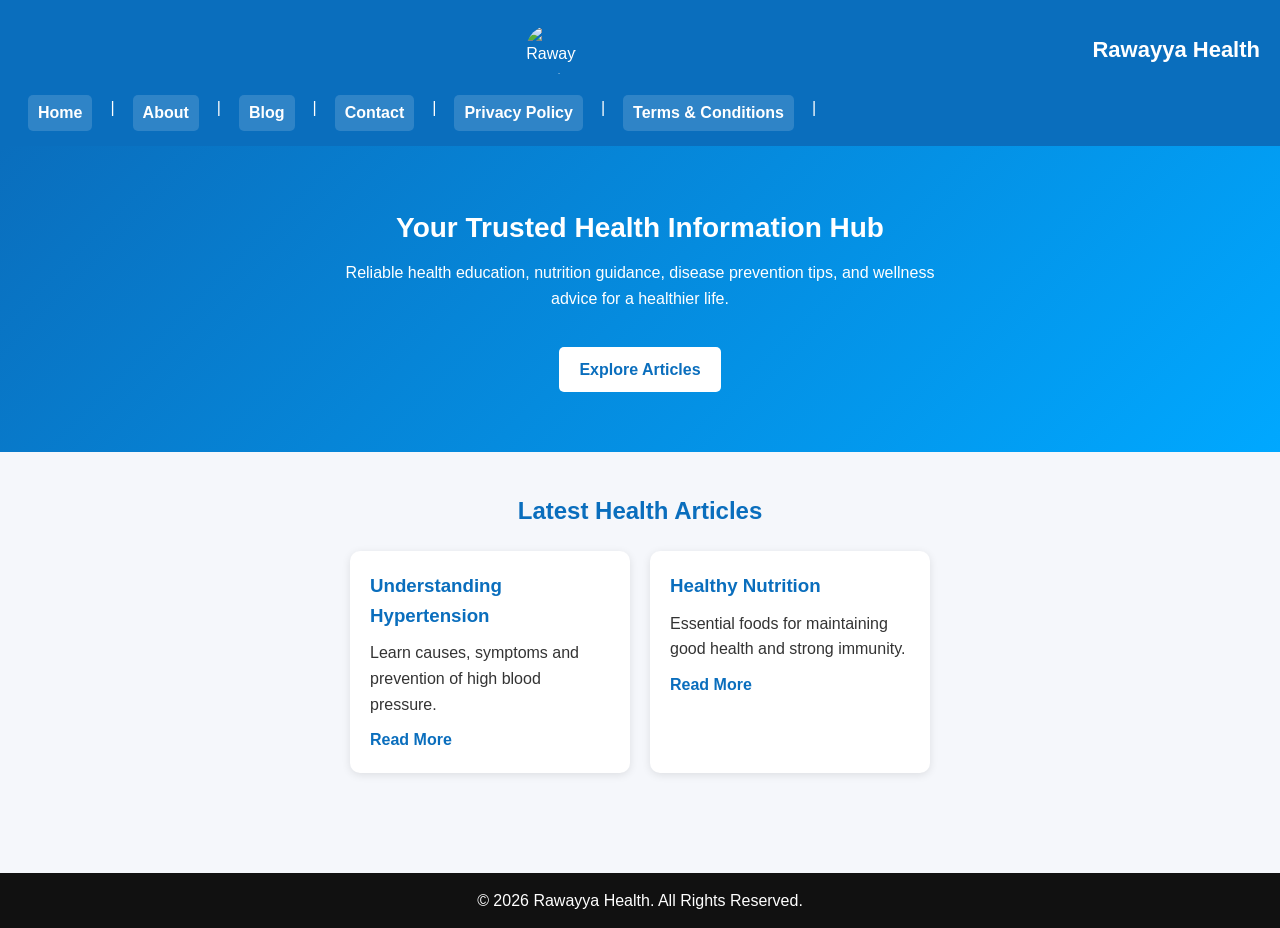
==== index.html @ af542174 "UPLOAD" ====
<!DOCTYPE html>
<html lang="en">

<head>
    <meta charset="UTF-8">
    <meta name="viewport" content="width=device-width, initial-scale=1.0">
    <title>Rawayya Health</title>
    <link rel="stylesheet" href="style.css">
</head>

<body>

    <!-- HEADER -->
    <header class="header">

        <div class="logo-container">
            <img src="images/logos.png" alt="Rawayya Health Logo" class="logo">
            <h1>Rawayya Health</h1>
        </div>

        <!-- NAVIGATION -->
        <nav class="nav">
            <a href="index.html">Home</a>|
            <a href="about.html">About</a>|
            <a href="blog.html">Blog</a>|
            <a href="contact.html">Contact</a>|
            <a href="privacy.html">Privacy Policy</a>|
            <a href="terms.html">Terms & Conditions</a>|

        </nav>

    </header>

    <!-- HERO SECTION -->
    <section class="hero">
        <h2>Your Trusted Health Information Hub</h2>
        <p>
            Reliable health education, nutrition guidance, disease prevention tips,
            and wellness advice for a healthier life.
        </p>
        <a href="blog.html" class="btn">Explore Articles</a>
    </section>

    <!-- FEATURED ARTICLES -->
    <section class="featured">
        <h2>Latest Health Articles</h2>

        <div class="articles">

            <article class="card">
                <h3>Understanding Hypertension</h3>
                <p>Learn causes, symptoms and prevention of high blood pressure.</p>
                <a href="blog.html">Read More</a>
            </article>

            <article class="card">
                <h3>Healthy Nutrition</h3>
                <p>Essential foods for maintaining good health and strong immunity.</p>
                <a href="blog.html">Read More</a>
            </article>

        </div>
    </section>

    <!-- FOOTER -->
    <footer class="footer">
        <p>© 2026 Rawayya Health. All Rights Reserved.</p>
    </footer>

    <script src="script.js"></script>
</body>

</html>
---- style.css ----
* {
    margin: 0;
    padding: 0;
    box-sizing: border-box;
}

body {
    font-family: Arial, sans-serif;
    background: #f5f7fa;
}

header {
    background: #0f766e;
    color: white;
    padding: 20px;
}

nav {
    margin-top: 10px;
}

nav a {
    color: white;
    text-decoration: none;
    margin-right: 20px;
}

.hero {
    text-align: center;
    padding: 80px 20px;
    background: white;
}

.hero h2 {
    font-size: 40px;
    margin-bottom: 20px;
}

.featured {
    padding: 40px;
}

article {
    background: white;
    margin-bottom: 20px;
    padding: 20px;
    border-radius: 10px;
}

footer {
    background: #0f766e;
    color: white;
    text-align: center;
    padding: 20px;
}

.about {
    max-width: 900px;
    margin: 50px auto;
    padding: 20px;
    line-height: 1.8;
    background: #ffffff;
}

.about h2 {
    color: #0d6efd;
    margin-bottom: 20px;
}

.about h3 {
    margin-top: 25px;
    color: #198754;
}

.about ul {
    padding-left: 25px;
}

.about li {
    margin-bottom: 10px;
}

.blog {
    max-width: 900px;
    margin: 50px auto;
    padding: 20px;
    line-height: 1.7;
}

.blog h2 {
    color: #0d6efd;
    margin-bottom: 15px;
}

.blog-post {
    background: #f9f9f9;
    padding: 15px;
    margin-bottom: 20px;
    border-radius: 8px;
    border-left: 5px solid #0d6efd;
}

.blog-post h3 {
    margin-bottom: 10px;
}

.blog-post a {
    display: inline-block;
    margin-top: 10px;
    color: #198754;
    text-decoration: none;
    font-weight: bold;
}

.blog-post a:hover {
    text-decoration: underline;
}

.contact {
    max-width: 900px;
    margin: 50px auto;
    padding: 20px;
    line-height: 1.7;
}

.contact h2 {
    color: #0d6efd;
}

.contact-info {
    background: #f9f9f9;
    padding: 15px;
    margin: 20px 0;
    border-left: 5px solid #198754;
    border-radius: 8px;
}

.contact form {
    background: #ffffff;
    padding: 20px;
    border: 1px solid #ddd;
    border-radius: 8px;
}

.contact input,
.contact textarea {
    width: 100%;
    padding: 10px;
    margin-top: 5px;
    margin-bottom: 15px;
    border: 1px solid #ccc;
    border-radius: 5px;
}

.contact button {
    background: #0d6efd;
    color: white;
    padding: 10px 20px;
    border: none;
    border-radius: 5px;
    cursor: pointer;
}

.contact button:hover {
    background: #084cdf;
}

.policy {
    max-width: 900px;
    margin: 50px auto;
    padding: 20px;
    line-height: 1.8;
}

.policy h2 {
    color: #0d6efd;
}

.policy h3 {
    margin-top: 20px;
    color: #198754;
}

.terms {
    max-width: 900px;
    margin: 50px auto;
    padding: 20px;
    line-height: 1.8;
    background: #ffffff;
}

.terms h2 {
    color: #0d6efd;
    margin-bottom: 15px;
    text-align: center;
}

.terms h3 {
    margin-top: 20px;
    color: #198754;
}

.terms p {
    font-size: 16px;
    color: #333;
}

.logo {
    width: 150px;
    animation: rotate 6s linear infinite;
}

@keyframes rotate {
    from {
        transform: rotate(0deg);
    }

    to {
        transform: rotate(360deg);
    }
}

.logo {
    width: 150px;
    display: block;
    margin: 10px auto;
    animation: float 3s ease-in-out infinite;
}

/* Animation keyframes */
@keyframes float {
    0% {
        transform: translateY(0px);
    }

    50% {
        transform: translateY(-10px);
    }

    100% {
        transform: translateY(0px);
    }
}

/* RESET */
* {
    margin: 0;
    padding: 0;
    box-sizing: border-box;
    font-family: Arial, sans-serif;
}

/* BODY */
body {
    background-color: #f4f8fb;
    color: #333;
    line-height: 1.6;
}

/* HEADER */
.header {
    background: #0b6b5c;
    color: white;
    padding: 15px 20px;
    text-align: center;
}

/* LOGO + TITLE */
.logo-container {
    display: flex;
    align-items: center;
    justify-content: center;
    gap: 10px;
    margin-bottom: 10px;
}

.logo {
    width: 60px;
    height: auto;
    border-radius: 8px;
    animation: float 3s ease-in-out infinite;
}

/* FLOAT ANIMATION */
@keyframes float {
    0% {
        transform: translateY(0);
    }

    50% {
        transform: translateY(-6px);
    }

    100% {
        transform: translateY(0);
    }
}

/* NAVIGATION */
.nav {
    margin-top: 10px;
}

.nav a {
    color: white;
    text-decoration: none;
    margin: 0 8px;
    font-weight: bold;
    transition: 0.3s;
}

.nav a:hover {
    color: #ffdd57;
}

/* HERO SECTION */
.hero {
    background: linear-gradient(to right, #0b6b5c, #14a085);
    color: white;
    padding: 60px 20px;
    text-align: center;
}

.hero h2 {
    font-size: 28px;
    margin-bottom: 10px;
}

.hero p {
    font-size: 16px;
    max-width: 600px;
    margin: auto;
}

/* BUTTON */
.btn {
    display: inline-block;
    margin-top: 15px;
    padding: 10px 20px;
    background: #ffdd57;
    color: #000;
    text-decoration: none;
    border-radius: 5px;
    font-weight: bold;
    transition: 0.3s;
}

.btn:hover {
    background: #ffd000;
}

/* FEATURED SECTION */
.featured {
    padding: 40px 20px;
    text-align: center;
}

.featured h2 {
    margin-bottom: 20px;
}

/* ARTICLE CARDS */
.articles {
    display: flex;
    gap: 20px;
    justify-content: center;
    flex-wrap: wrap;
}

.card {
    background: white;
    padding: 20px;
    width: 280px;
    border-radius: 10px;
    box-shadow: 0 4px 10px rgba(0, 0, 0, 0.1);
    transition: 0.3s;
}

.card:hover {
    transform: translateY(-5px);
}

.card h3 {
    margin-bottom: 10px;
}

.card a {
    display: inline-block;
    margin-top: 10px;
    color: #0b6b5c;
    font-weight: bold;
    text-decoration: none;
}

/* FOOTER */
.footer {
    background: #0b6b5c;
    color: white;
    text-align: center;
    padding: 15px;
    margin-top: 40px;
}

/* RESPONSIVE */
@media (max-width: 768px) {
    .logo-container {
        flex-direction: column;
    }

    .articles {
        flex-direction: column;
        align-items: center;
    }
}

/* RESET */
* {
    margin: 0;
    padding: 0;
    box-sizing: border-box;
    font-family: Arial, sans-serif;
}

/* BODY */
body {
    background: #f5f7fb;
    color: #333;
    line-height: 1.6;
}

/* HEADER */
.header {
    background: #0a6ebd;
    color: white;
    padding: 15px 20px;
}

/* LOGO AREA */
.logo-container {
    display: flex;
    align-items: center;
    gap: 10px;
}

.logo {
    width: 50px;
    height: 50px;
    border-radius: 50%;
}

/* SITE TITLE */
.header h1 {
    font-size: 22px;
}

/* NAVIGATION */
.nav {
    margin-top: 10px;
    display: flex;
    flex-wrap: wrap;
    gap: 10px;
}

.nav a {
    color: white;
    text-decoration: none;
    padding: 5px 10px;
    background: rgba(255, 255, 255, 0.15);
    border-radius: 5px;
    transition: 0.3s;
}

.nav a:hover {
    background: white;
    color: #0a6ebd;
}

/* HERO SECTION */
.hero {
    text-align: center;
    padding: 60px 20px;
    background: linear-gradient(135deg, #0a6ebd, #00a8ff);
    color: white;
}

.hero h2 {
    font-size: 28px;
    margin-bottom: 10px;
}

.hero p {
    max-width: 600px;
    margin: 0 auto 20px;
}

/* BUTTON */
.btn {
    display: inline-block;
    padding: 10px 20px;
    background: white;
    color: #0a6ebd;
    border-radius: 5px;
    text-decoration: none;
    font-weight: bold;
    transition: 0.3s;
}

.btn:hover {
    background: #e6e6e6;
}

/* FEATURED SECTION */
.featured {
    padding: 40px 20px;
    text-align: center;
}

.featured h2 {
    margin-bottom: 20px;
    color: #0a6ebd;
}

/* ARTICLE CARDS */
.articles {
    display: flex;
    gap: 20px;
    justify-content: center;
    flex-wrap: wrap;
}

.card {
    background: white;
    padding: 20px;
    width: 280px;
    border-radius: 10px;
    box-shadow: 0 2px 8px rgba(0, 0, 0, 0.1);
    text-align: left;
}

.card h3 {
    margin-bottom: 10px;
    color: #0a6ebd;
}

.card a {
    display: inline-block;
    margin-top: 10px;
    color: #0a6ebd;
    text-decoration: none;
    font-weight: bold;
}

/* FOOTER */
.footer {
    background: #111;
    color: white;
    text-align: center;
    padding: 15px;
    margin-top: 40px;
}

/* RESPONSIVE */
@media (max-width: 768px) {
    .logo-container {
        flex-direction: column;
        align-items: flex-start;
    }

    .nav {
        flex-direction: column;
    }

    .articles {
        flex-direction: column;
        align-items: center;
    }
}

/* RESET */
* {
    margin: 0;
    padding: 0;
    box-sizing: border-box;
    font-family: Arial, sans-serif;
}

/* BODY */
body {
    background: #f5f7fb;
    color: #333;
    line-height: 1.6;
}

/* HEADER */
.header {
    background: #0a6ebd;
    color: white;
    padding: 15px 20px;
}

/* LOGO AREA */
.logo-container {
    display: flex;
    align-items: center;
    gap: 10px;
}

.logo {
    width: 50px;
    height: 50px;
    border-radius: 50%;
}

/* SITE TITLE */
.header h1 {
    font-size: 22px;
}

/* NAVIGATION */
.nav {
    margin-top: 10px;
    display: flex;
    flex-wrap: wrap;
    gap: 10px;
}

.nav a {
    color: white;
    text-decoration: none;
    padding: 5px 10px;
    background: rgba(255, 255, 255, 0.15);
    border-radius: 5px;
    transition: 0.3s;
}

.nav a:hover {
    background: white;
    color: #0a6ebd;
}

/* HERO SECTION */
.hero {
    text-align: center;
    padding: 60px 20px;
    background: linear-gradient(135deg, #0a6ebd, #00a8ff);
    color: white;
}

.hero h2 {
    font-size: 28px;
    margin-bottom: 10px;
}

.hero p {
    max-width: 600px;
    margin: 0 auto 20px;
}

/* BUTTON */
.btn {
    display: inline-block;
    padding: 10px 20px;
    background: white;
    color: #0a6ebd;
    border-radius: 5px;
    text-decoration: none;
    font-weight: bold;
    transition: 0.3s;
}

.btn:hover {
    background: #e6e6e6;
}

/* FEATURED SECTION */
.featured {
    padding: 40px 20px;
    text-align: center;
}

.featured h2 {
    margin-bottom: 20px;
    color: #0a6ebd;
}

/* ARTICLE CARDS */
.articles {
    display: flex;
    gap: 20px;
    justify-content: center;
    flex-wrap: wrap;
}

.card {
    background: white;
    padding: 20px;
    width: 280px;
    border-radius: 10px;
    box-shadow: 0 2px 8px rgba(0, 0, 0, 0.1);
    text-align: left;
}

.card h3 {
    margin-bottom: 10px;
    color: #0a6ebd;
}

.card a {
    display: inline-block;
    margin-top: 10px;
    color: #0a6ebd;
    text-decoration: none;
    font-weight: bold;
}

/* FOOTER */
.footer {
    background: #111;
    color: white;
    text-align: center;
    padding: 15px;
    margin-top: 40px;
}

/* RESPONSIVE */
@media (max-width: 768px) {
    .logo-container {
        flex-direction: column;
        align-items: flex-start;
    }

    .nav {
        flex-direction: column;
    }

    .articles {
        flex-direction: column;
        align-items: center;
    }
}
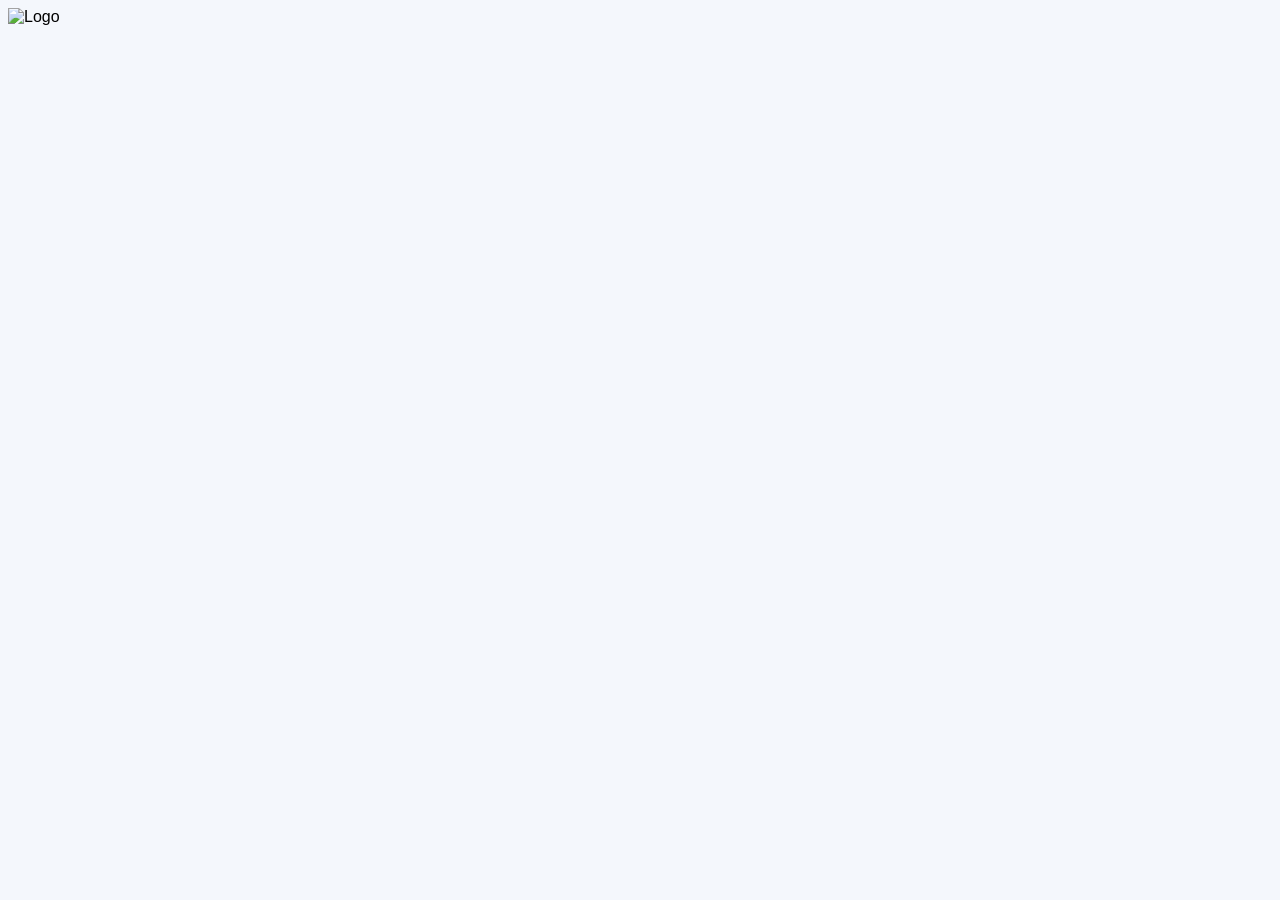
==== commit 596cf764: "Add files via upload" ====
--- a/index.html
+++ b/index.html
@@ -1,73 +1,26 @@
 <!DOCTYPE html>
-<html lang="en">
+<html>
+
+<head>
+    <meta charset="utf-8">
+    <img src="../images/logos.png" alt="Logo">
+    <title>Rawayya Health Admin</title>
+</head>
 
 <head>
     <meta charset="UTF-8">
-    <meta name="viewport" content="width=device-width, initial-scale=1.0">
-    <title>Rawayya Health</title>
-    <link rel="stylesheet" href="style.css">
+    <title>Admin</title>
+
+    <style>
+        body {
+            font-family: Arial, sans-serif;
+            background: #f4f7fc;
+        }
+    </style>
 </head>
 
 <body>
-
-    <!-- HEADER -->
-    <header class="header">
-
-        <div class="logo-container">
-            <img src="images/logos.png" alt="Rawayya Health Logo" class="logo">
-            <h1>Rawayya Health</h1>
-        </div>
-
-        <!-- NAVIGATION -->
-        <nav class="nav">
-            <a href="index.html">Home</a>|
-            <a href="about.html">About</a>|
-            <a href="blog.html">Blog</a>|
-            <a href="contact.html">Contact</a>|
-            <a href="privacy.html">Privacy Policy</a>|
-            <a href="terms.html">Terms & Conditions</a>|
-
-        </nav>
-
-    </header>
-
-    <!-- HERO SECTION -->
-    <section class="hero">
-        <h2>Your Trusted Health Information Hub</h2>
-        <p>
-            Reliable health education, nutrition guidance, disease prevention tips,
-            and wellness advice for a healthier life.
-        </p>
-        <a href="blog.html" class="btn">Explore Articles</a>
-    </section>
-
-    <!-- FEATURED ARTICLES -->
-    <section class="featured">
-        <h2>Latest Health Articles</h2>
-
-        <div class="articles">
-
-            <article class="card">
-                <h3>Understanding Hypertension</h3>
-                <p>Learn causes, symptoms and prevention of high blood pressure.</p>
-                <a href="blog.html">Read More</a>
-            </article>
-
-            <article class="card">
-                <h3>Healthy Nutrition</h3>
-                <p>Essential foods for maintaining good health and strong immunity.</p>
-                <a href="blog.html">Read More</a>
-            </article>
-
-        </div>
-    </section>
-
-    <!-- FOOTER -->
-    <footer class="footer">
-        <p>© 2026 Rawayya Health. All Rights Reserved.</p>
-    </footer>
-
-    <script src="script.js"></script>
+    <script src="https://unpkg.com/decap-cms@^3.0.0/dist/decap-cms.js"></script>
 </body>
 
 </html>
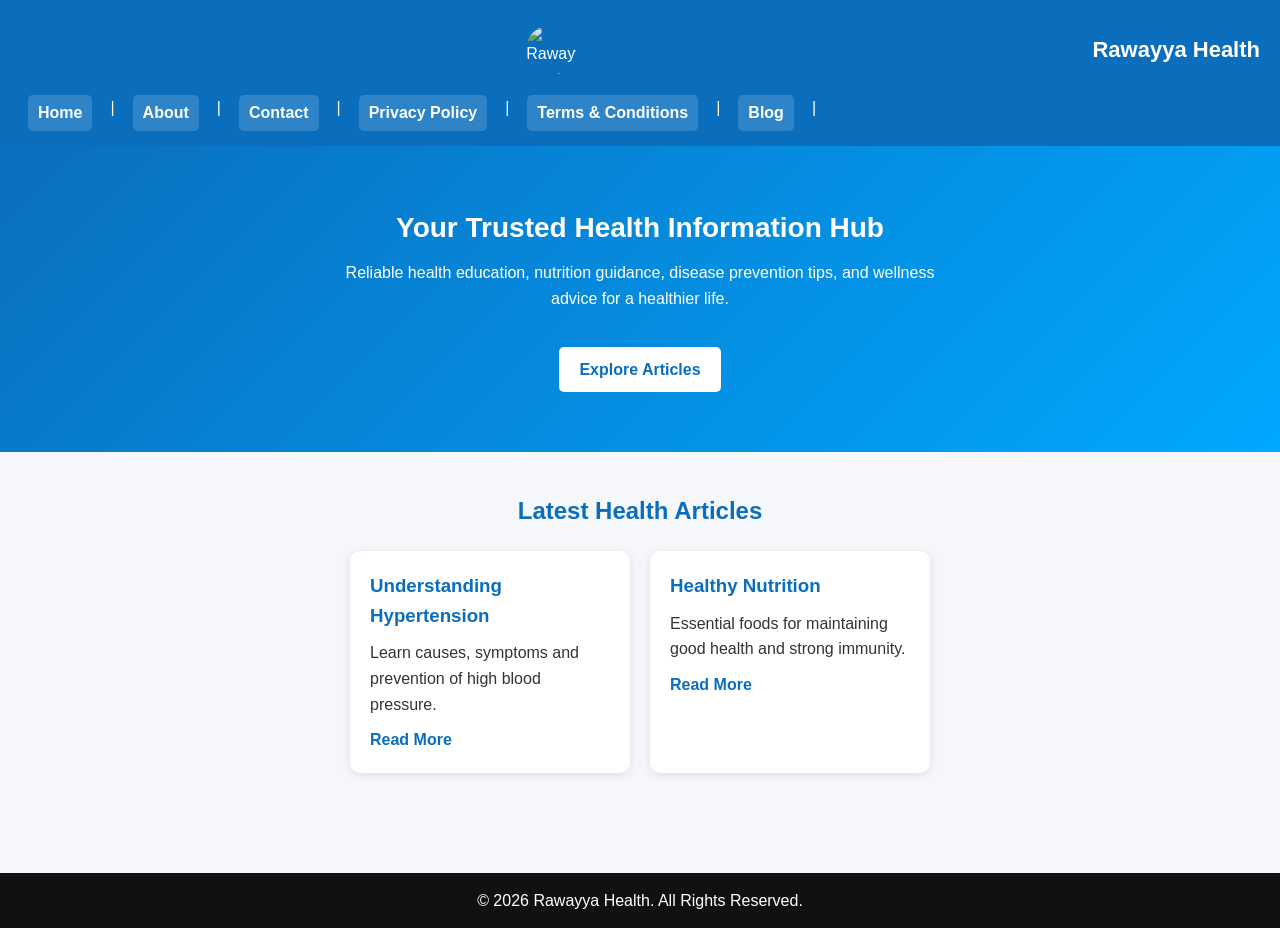
==== commit 0486fce2: "Add files via upload" ====
--- a/index.html
+++ b/index.html
@@ -1,26 +1,73 @@
 <!DOCTYPE html>
-<html>
-
-<head>
-    <meta charset="utf-8">
-    <img src="../images/logos.png" alt="Logo">
-    <title>Rawayya Health Admin</title>
-</head>
+<html lang="en">
 
 <head>
     <meta charset="UTF-8">
-    <title>Admin</title>
-
-    <style>
-        body {
-            font-family: Arial, sans-serif;
-            background: #f4f7fc;
-        }
-    </style>
+    <meta name="viewport" content="width=device-width, initial-scale=1.0">
+    <title>Rawayya Health</title>
+    <link rel="stylesheet" href="style.css">
 </head>
 
 <body>
-    <script src="https://unpkg.com/decap-cms@^3.0.0/dist/decap-cms.js"></script>
+
+    <!-- HEADER -->
+    <header class="header">
+
+        <div class="logo-container">
+            <img src="images/logos.png" alt="Rawayya Health Logo" class="logo">
+            <h1>Rawayya Health</h1>
+        </div>
+
+        <!-- NAVIGATION -->
+        <nav class="nav">
+            <a href="index.html">Home</a>|
+            <a href="about.html">About</a>|
+            <a href="contact.html">Contact</a>|
+            <a href="privacy.html">Privacy Policy</a>|
+            <a href="terms.html">Terms & Conditions</a>|
+            <a href="blog.html">Blog</a>|
+
+        </nav>
+
+    </header>
+
+    <!-- HERO SECTION -->
+    <section class="hero">
+        <h2>Your Trusted Health Information Hub</h2>
+        <p>
+            Reliable health education, nutrition guidance, disease prevention tips,
+            and wellness advice for a healthier life.
+        </p>
+        <a href="blog.html" class="btn">Explore Articles</a>
+    </section>
+
+    <!-- FEATURED ARTICLES -->
+    <section class="featured">
+        <h2>Latest Health Articles</h2>
+
+        <div class="articles">
+
+            <article class="card">
+                <h3>Understanding Hypertension</h3>
+                <p>Learn causes, symptoms and prevention of high blood pressure.</p>
+                <a href="blog.html">Read More</a>
+            </article>
+
+            <article class="card">
+                <h3>Healthy Nutrition</h3>
+                <p>Essential foods for maintaining good health and strong immunity.</p>
+                <a href="blog.html">Read More</a>
+            </article>
+
+        </div>
+    </section>
+
+    <!-- FOOTER -->
+    <footer class="footer">
+        <p>© 2026 Rawayya Health. All Rights Reserved.</p>
+    </footer>
+
+    <script src="script.js"></script>
 </body>
 
 </html>
--- a/style.css
+++ b/style.css
@@ -0,0 +1,819 @@
+* {
+    margin: 0;
+    padding: 0;
+    box-sizing: border-box;
+}
+
+body {
+    font-family: Arial, sans-serif;
+    background: #f5f7fa;
+}
+
+header {
+    background: #0f766e;
+    color: white;
+    padding: 20px;
+}
+
+nav {
+    margin-top: 10px;
+}
+
+nav a {
+    color: white;
+    text-decoration: none;
+    margin-right: 20px;
+}
+
+.hero {
+    text-align: center;
+    padding: 80px 20px;
+    background: white;
+}
+
+.hero h2 {
+    font-size: 40px;
+    margin-bottom: 20px;
+}
+
+.featured {
+    padding: 40px;
+}
+
+article {
+    background: white;
+    margin-bottom: 20px;
+    padding: 20px;
+    border-radius: 10px;
+}
+
+footer {
+    background: #0f766e;
+    color: white;
+    text-align: center;
+    padding: 20px;
+}
+
+.about {
+    max-width: 900px;
+    margin: 50px auto;
+    padding: 20px;
+    line-height: 1.8;
+    background: #ffffff;
+}
+
+.about h2 {
+    color: #0d6efd;
+    margin-bottom: 20px;
+}
+
+.about h3 {
+    margin-top: 25px;
+    color: #198754;
+}
+
+.about ul {
+    padding-left: 25px;
+}
+
+.about li {
+    margin-bottom: 10px;
+}
+
+.blog {
+    max-width: 900px;
+    margin: 50px auto;
+    padding: 20px;
+    line-height: 1.7;
+}
+
+.blog h2 {
+    color: #0d6efd;
+    margin-bottom: 15px;
+}
+
+.blog-post {
+    background: #f9f9f9;
+    padding: 15px;
+    margin-bottom: 20px;
+    border-radius: 8px;
+    border-left: 5px solid #0d6efd;
+}
+
+.blog-post h3 {
+    margin-bottom: 10px;
+}
+
+.blog-post a {
+    display: inline-block;
+    margin-top: 10px;
+    color: #198754;
+    text-decoration: none;
+    font-weight: bold;
+}
+
+.blog-post a:hover {
+    text-decoration: underline;
+}
+
+.contact {
+    max-width: 900px;
+    margin: 50px auto;
+    padding: 20px;
+    line-height: 1.7;
+}
+
+.contact h2 {
+    color: #0d6efd;
+}
+
+.contact-info {
+    background: #f9f9f9;
+    padding: 15px;
+    margin: 20px 0;
+    border-left: 5px solid #198754;
+    border-radius: 8px;
+}
+
+.contact form {
+    background: #ffffff;
+    padding: 20px;
+    border: 1px solid #ddd;
+    border-radius: 8px;
+}
+
+.contact input,
+.contact textarea {
+    width: 100%;
+    padding: 10px;
+    margin-top: 5px;
+    margin-bottom: 15px;
+    border: 1px solid #ccc;
+    border-radius: 5px;
+}
+
+.contact button {
+    background: #0d6efd;
+    color: white;
+    padding: 10px 20px;
+    border: none;
+    border-radius: 5px;
+    cursor: pointer;
+}
+
+.contact button:hover {
+    background: #084cdf;
+}
+
+.policy {
+    max-width: 900px;
+    margin: 50px auto;
+    padding: 20px;
+    line-height: 1.8;
+}
+
+.policy h2 {
+    color: #0d6efd;
+}
+
+.policy h3 {
+    margin-top: 20px;
+    color: #198754;
+}
+
+.terms {
+    max-width: 900px;
+    margin: 50px auto;
+    padding: 20px;
+    line-height: 1.8;
+    background: #ffffff;
+}
+
+.terms h2 {
+    color: #0d6efd;
+    margin-bottom: 15px;
+    text-align: center;
+}
+
+.terms h3 {
+    margin-top: 20px;
+    color: #198754;
+}
+
+.terms p {
+    font-size: 16px;
+    color: #333;
+}
+
+.logo {
+    width: 150px;
+    animation: rotate 6s linear infinite;
+}
+
+@keyframes rotate {
+    from {
+        transform: rotate(0deg);
+    }
+
+    to {
+        transform: rotate(360deg);
+    }
+}
+
+.logo {
+    width: 150px;
+    display: block;
+    margin: 10px auto;
+    animation: float 3s ease-in-out infinite;
+}
+
+/* Animation keyframes */
+@keyframes float {
+    0% {
+        transform: translateY(0px);
+    }
+
+    50% {
+        transform: translateY(-10px);
+    }
+
+    100% {
+        transform: translateY(0px);
+    }
+}
+
+/* RESET */
+* {
+    margin: 0;
+    padding: 0;
+    box-sizing: border-box;
+    font-family: Arial, sans-serif;
+}
+
+/* BODY */
+body {
+    background-color: #f4f8fb;
+    color: #333;
+    line-height: 1.6;
+}
+
+/* HEADER */
+.header {
+    background: #0b6b5c;
+    color: white;
+    padding: 15px 20px;
+    text-align: center;
+}
+
+/* LOGO + TITLE */
+.logo-container {
+    display: flex;
+    align-items: center;
+    justify-content: center;
+    gap: 10px;
+    margin-bottom: 10px;
+}
+
+.logo {
+    width: 60px;
+    height: auto;
+    border-radius: 8px;
+    animation: float 3s ease-in-out infinite;
+}
+
+/* FLOAT ANIMATION */
+@keyframes float {
+    0% {
+        transform: translateY(0);
+    }
+
+    50% {
+        transform: translateY(-6px);
+    }
+
+    100% {
+        transform: translateY(0);
+    }
+}
+
+/* NAVIGATION */
+.nav {
+    margin-top: 10px;
+}
+
+.nav a {
+    color: white;
+    text-decoration: none;
+    margin: 0 8px;
+    font-weight: bold;
+    transition: 0.3s;
+}
+
+.nav a:hover {
+    color: #ffdd57;
+}
+
+/* HERO SECTION */
+.hero {
+    background: linear-gradient(to right, #0b6b5c, #14a085);
+    color: white;
+    padding: 60px 20px;
+    text-align: center;
+}
+
+.hero h2 {
+    font-size: 28px;
+    margin-bottom: 10px;
+}
+
+.hero p {
+    font-size: 16px;
+    max-width: 600px;
+    margin: auto;
+}
+
+/* BUTTON */
+.btn {
+    display: inline-block;
+    margin-top: 15px;
+    padding: 10px 20px;
+    background: #ffdd57;
+    color: #000;
+    text-decoration: none;
+    border-radius: 5px;
+    font-weight: bold;
+    transition: 0.3s;
+}
+
+.btn:hover {
+    background: #ffd000;
+}
+
+/* FEATURED SECTION */
+.featured {
+    padding: 40px 20px;
+    text-align: center;
+}
+
+.featured h2 {
+    margin-bottom: 20px;
+}
+
+/* ARTICLE CARDS */
+.articles {
+    display: flex;
+    gap: 20px;
+    justify-content: center;
+    flex-wrap: wrap;
+}
+
+.card {
+    background: white;
+    padding: 20px;
+    width: 280px;
+    border-radius: 10px;
+    box-shadow: 0 4px 10px rgba(0, 0, 0, 0.1);
+    transition: 0.3s;
+}
+
+.card:hover {
+    transform: translateY(-5px);
+}
+
+.card h3 {
+    margin-bottom: 10px;
+}
+
+.card a {
+    display: inline-block;
+    margin-top: 10px;
+    color: #0b6b5c;
+    font-weight: bold;
+    text-decoration: none;
+}
+
+/* FOOTER */
+.footer {
+    background: #0b6b5c;
+    color: white;
+    text-align: center;
+    padding: 15px;
+    margin-top: 40px;
+}
+
+/* RESPONSIVE */
+@media (max-width: 768px) {
+    .logo-container {
+        flex-direction: column;
+    }
+
+    .articles {
+        flex-direction: column;
+        align-items: center;
+    }
+}
+
+/* RESET */
+* {
+    margin: 0;
+    padding: 0;
+    box-sizing: border-box;
+    font-family: Arial, sans-serif;
+}
+
+/* BODY */
+body {
+    background: #f5f7fb;
+    color: #333;
+    line-height: 1.6;
+}
+
+/* HEADER */
+.header {
+    background: #0a6ebd;
+    color: white;
+    padding: 15px 20px;
+}
+
+/* LOGO AREA */
+.logo-container {
+    display: flex;
+    align-items: center;
+    gap: 10px;
+}
+
+.logo {
+    width: 50px;
+    height: 50px;
+    border-radius: 50%;
+}
+
+/* SITE TITLE */
+.header h1 {
+    font-size: 22px;
+}
+
+/* NAVIGATION */
+.nav {
+    margin-top: 10px;
+    display: flex;
+    flex-wrap: wrap;
+    gap: 10px;
+}
+
+.nav a {
+    color: white;
+    text-decoration: none;
+    padding: 5px 10px;
+    background: rgba(255, 255, 255, 0.15);
+    border-radius: 5px;
+    transition: 0.3s;
+}
+
+.nav a:hover {
+    background: white;
+    color: #0a6ebd;
+}
+
+/* HERO SECTION */
+.hero {
+    text-align: center;
+    padding: 60px 20px;
+    background: linear-gradient(135deg, #0a6ebd, #00a8ff);
+    color: white;
+}
+
+.hero h2 {
+    font-size: 28px;
+    margin-bottom: 10px;
+}
+
+.hero p {
+    max-width: 600px;
+    margin: 0 auto 20px;
+}
+
+/* BUTTON */
+.btn {
+    display: inline-block;
+    padding: 10px 20px;
+    background: white;
+    color: #0a6ebd;
+    border-radius: 5px;
+    text-decoration: none;
+    font-weight: bold;
+    transition: 0.3s;
+}
+
+.btn:hover {
+    background: #e6e6e6;
+}
+
+/* FEATURED SECTION */
+.featured {
+    padding: 40px 20px;
+    text-align: center;
+}
+
+.featured h2 {
+    margin-bottom: 20px;
+    color: #0a6ebd;
+}
+
+/* ARTICLE CARDS */
+.articles {
+    display: flex;
+    gap: 20px;
+    justify-content: center;
+    flex-wrap: wrap;
+}
+
+.card {
+    background: white;
+    padding: 20px;
+    width: 280px;
+    border-radius: 10px;
+    box-shadow: 0 2px 8px rgba(0, 0, 0, 0.1);
+    text-align: left;
+}
+
+.card h3 {
+    margin-bottom: 10px;
+    color: #0a6ebd;
+}
+
+.card a {
+    display: inline-block;
+    margin-top: 10px;
+    color: #0a6ebd;
+    text-decoration: none;
+    font-weight: bold;
+}
+
+/* FOOTER */
+.footer {
+    background: #111;
+    color: white;
+    text-align: center;
+    padding: 15px;
+    margin-top: 40px;
+}
+
+/* RESPONSIVE */
+@media (max-width: 768px) {
+    .logo-container {
+        flex-direction: column;
+        align-items: flex-start;
+    }
+
+    .nav {
+        flex-direction: column;
+    }
+
+    .articles {
+        flex-direction: column;
+        align-items: center;
+    }
+}
+
+/* RESET */
+* {
+    margin: 0;
+    padding: 0;
+    box-sizing: border-box;
+    font-family: Arial, sans-serif;
+}
+
+/* BODY */
+body {
+    background: #f5f7fb;
+    color: #333;
+    line-height: 1.6;
+}
+
+/* HEADER */
+.header {
+    background: #0a6ebd;
+    color: white;
+    padding: 15px 20px;
+}
+
+/* LOGO AREA */
+.logo-container {
+    display: flex;
+    align-items: center;
+    gap: 10px;
+}
+
+.logo {
+    width: 50px;
+    height: 50px;
+    border-radius: 50%;
+}
+
+/* SITE TITLE */
+.header h1 {
+    font-size: 22px;
+}
+
+/* NAVIGATION */
+.nav {
+    margin-top: 10px;
+    display: flex;
+    flex-wrap: wrap;
+    gap: 10px;
+}
+
+.nav a {
+    color: white;
+    text-decoration: none;
+    padding: 5px 10px;
+    background: rgba(255, 255, 255, 0.15);
+    border-radius: 5px;
+    transition: 0.3s;
+}
+
+.nav a:hover {
+    background: white;
+    color: #0a6ebd;
+}
+
+/* HERO SECTION */
+.hero {
+    text-align: center;
+    padding: 60px 20px;
+    background: linear-gradient(135deg, #0a6ebd, #00a8ff);
+    color: white;
+}
+
+.hero h2 {
+    font-size: 28px;
+    margin-bottom: 10px;
+}
+
+.hero p {
+    max-width: 600px;
+    margin: 0 auto 20px;
+}
+
+/* BUTTON */
+.btn {
+    display: inline-block;
+    padding: 10px 20px;
+    background: white;
+    color: #0a6ebd;
+    border-radius: 5px;
+    text-decoration: none;
+    font-weight: bold;
+    transition: 0.3s;
+}
+
+.btn:hover {
+    background: #e6e6e6;
+}
+
+/* FEATURED SECTION */
+.featured {
+    padding: 40px 20px;
+    text-align: center;
+}
+
+.featured h2 {
+    margin-bottom: 20px;
+    color: #0a6ebd;
+}
+
+/* ARTICLE CARDS */
+.articles {
+    display: flex;
+    gap: 20px;
+    justify-content: center;
+    flex-wrap: wrap;
+}
+
+.card {
+    background: white;
+    padding: 20px;
+    width: 280px;
+    border-radius: 10px;
+    box-shadow: 0 2px 8px rgba(0, 0, 0, 0.1);
+    text-align: left;
+}
+
+.card h3 {
+    margin-bottom: 10px;
+    color: #0a6ebd;
+}
+
+.card a {
+    display: inline-block;
+    margin-top: 10px;
+    color: #0a6ebd;
+    text-decoration: none;
+    font-weight: bold;
+}
+
+/* FOOTER */
+.footer {
+    background: #111;
+    color: white;
+    text-align: center;
+    padding: 15px;
+    margin-top: 40px;
+}
+
+/* RESPONSIVE */
+@media (max-width: 768px) {
+    .logo-container {
+        flex-direction: column;
+        align-items: flex-start;
+    }
+
+    .nav {
+        flex-direction: column;
+    }
+
+    .articles {
+        flex-direction: column;
+        align-items: center;
+    }
+}
+
+/* BLOG PAGE */
+.blog-posts {
+    max-width: 1200px;
+    margin: 40px auto;
+    padding: 20px;
+    display: grid;
+    grid-template-columns: repeat(auto-fit, minmax(300px, 1fr));
+    gap: 25px;
+}
+
+.post-card {
+    background: #ffffff;
+    border-radius: 12px;
+    padding: 20px;
+    box-shadow: 0 4px 12px rgba(0, 0, 0, 0.1);
+    transition: transform 0.3s ease, box-shadow 0.3s ease;
+}
+
+.post-card:hover {
+    transform: translateY(-5px);
+    box-shadow: 0 8px 20px rgba(0, 0, 0, 0.15);
+}
+
+.post-card h2 {
+    color: #0d6efd;
+    font-size: 1.4rem;
+    margin-bottom: 10px;
+}
+
+.post-card p {
+    color: #555;
+    line-height: 1.6;
+    margin-bottom: 15px;
+}
+
+.post-card a {
+    display: inline-block;
+    text-decoration: none;
+    background: #0d6efd;
+    color: white;
+    padding: 10px 18px;
+    border-radius: 6px;
+    font-weight: 600;
+    transition: background 0.3s ease;
+}
+
+.post-card a:hover {
+    background: #0b5ed7;
+}
+
+/* BLOG HEADER */
+.blog-header {
+    text-align: center;
+    padding: 60px 20px;
+    background: #f8f9fa;
+}
+
+.blog-header h1 {
+    font-size: 2.5rem;
+    color: #222;
+    margin-bottom: 10px;
+}
+
+.blog-header p {
+    color: #666;
+    font-size: 1.1rem;
+}
+
+/* MOBILE */
+@media (max-width: 768px) {
+    .blog-header h1 {
+        font-size: 2rem;
+    }
+
+    .post-card {
+        padding: 15px;
+    }
+}
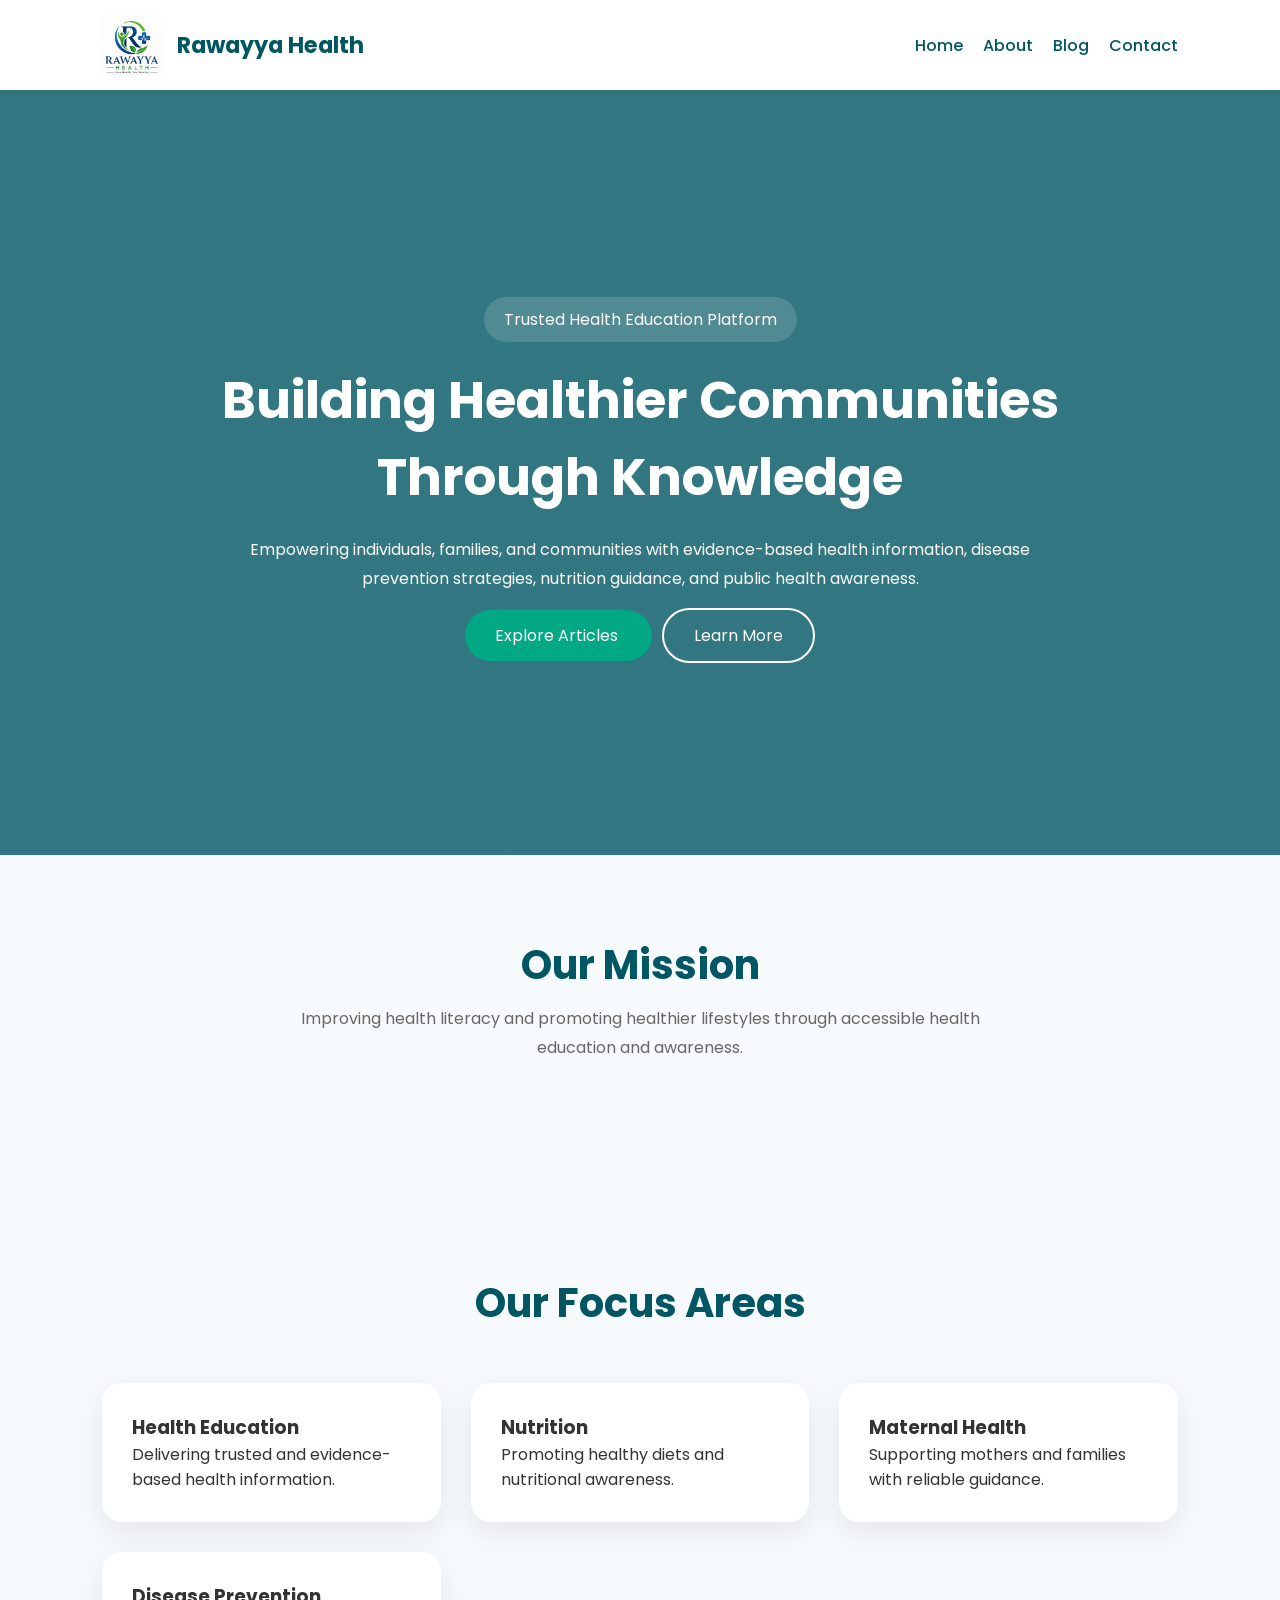
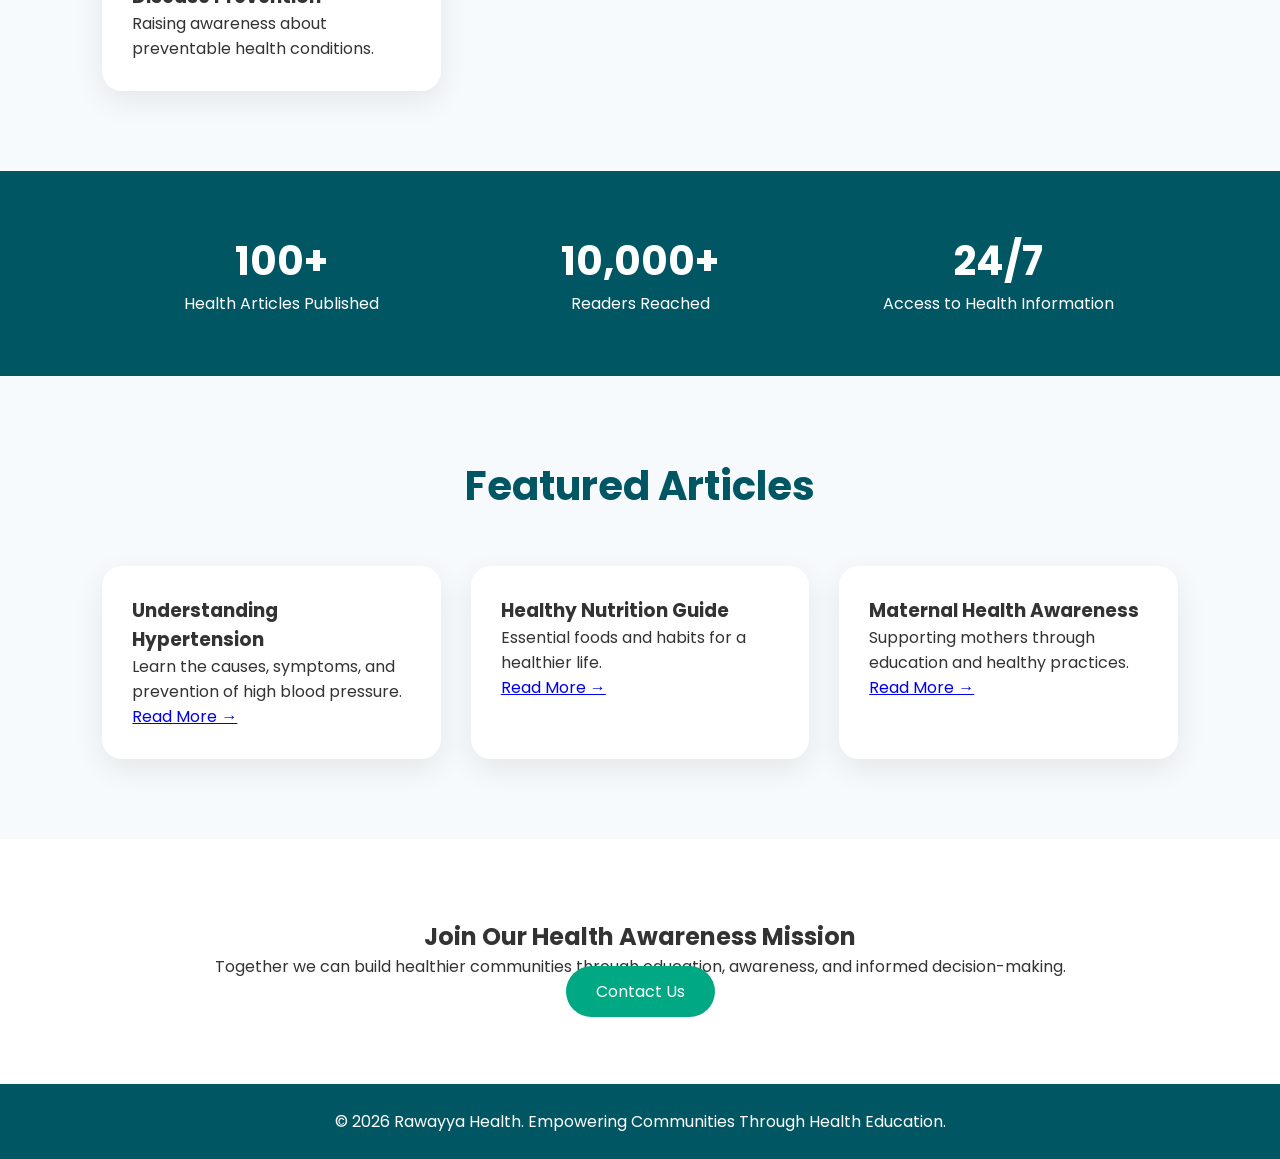
==== commit 4dca9111: "Add files via upload" ====
--- a/index.html
+++ b/index.html
@@ -4,13 +4,18 @@
 <head>
     <meta charset="UTF-8">
     <meta name="viewport" content="width=device-width, initial-scale=1.0">
-    <title>Rawayya Health</title>
+    <title>Rawayya Health | Health Education & Community Awareness</title>
+
     <link rel="stylesheet" href="style.css">
+
+    <link href="https://fonts.googleapis.com/css2?family=Poppins:wght@300;400;500;600;700&display=swap"
+        rel="stylesheet">
 </head>
 
 <body>
 
     <!-- HEADER -->
+
     <header class="header">
 
         <div class="logo-container">
@@ -18,56 +23,191 @@
             <h1>Rawayya Health</h1>
         </div>
 
-        <!-- NAVIGATION -->
         <nav class="nav">
-            <a href="index.html">Home</a>|
-            <a href="about.html">About</a>|
-            <a href="contact.html">Contact</a>|
-            <a href="privacy.html">Privacy Policy</a>|
-            <a href="terms.html">Terms & Conditions</a>|
-            <a href="blog.html">Blog</a>|
-
+            <a href="index.html">Home</a>
+            <a href="pages/about.html">About</a>
+            <a href="pages/blog.html">Blog</a>
+            <a href="pages/contact.html">Contact</a>
         </nav>
 
     </header>
 
-    <!-- HERO SECTION -->
+    <!-- HERO -->
+
     <section class="hero">
-        <h2>Your Trusted Health Information Hub</h2>
-        <p>
-            Reliable health education, nutrition guidance, disease prevention tips,
-            and wellness advice for a healthier life.
-        </p>
-        <a href="blog.html" class="btn">Explore Articles</a>
+
+        <div class="hero-content">
+
+            <span class="hero-badge">
+                Trusted Health Education Platform
+            </span>
+
+            <h2>
+                Building Healthier Communities Through Knowledge
+            </h2>
+
+            <p>
+                Empowering individuals, families, and communities with
+                evidence-based health information, disease prevention
+                strategies, nutrition guidance, and public health awareness.
+            </p>
+
+            <div class="hero-buttons">
+                <a href="pages/blog.html" class="btn-primary">
+                    Explore Articles
+                </a>
+
+                <a href="pages/about.html" class="btn-secondary">
+                    Learn More
+                </a>
+            </div>
+
+        </div>
+
+    </section>
+
+    <!-- MISSION -->
+
+    <section class="mission">
+
+        <div class="section-title">
+            <h2>Our Mission</h2>
+            <p>
+                Improving health literacy and promoting healthier lifestyles
+                through accessible health education and awareness.
+            </p>
+        </div>
+
+    </section>
+
+    <!-- PROGRAMS -->
+
+    <section class="programs">
+
+        <div class="section-title">
+            <h2>Our Focus Areas</h2>
+        </div>
+
+        <div class="program-grid">
+
+            <div class="program-card">
+                <h3>Health Education</h3>
+                <p>
+                    Delivering trusted and evidence-based health information.
+                </p>
+            </div>
+
+            <div class="program-card">
+                <h3>Nutrition</h3>
+                <p>
+                    Promoting healthy diets and nutritional awareness.
+                </p>
+            </div>
+
+            <div class="program-card">
+                <h3>Maternal Health</h3>
+                <p>
+                    Supporting mothers and families with reliable guidance.
+                </p>
+            </div>
+
+            <div class="program-card">
+                <h3>Disease Prevention</h3>
+                <p>
+                    Raising awareness about preventable health conditions.
+                </p>
+            </div>
+
+        </div>
+
+    </section>
+
+    <!-- IMPACT -->
+
+    <section class="impact">
+
+        <div class="impact-box">
+            <h3>100+</h3>
+            <p>Health Articles Published</p>
+        </div>
+
+        <div class="impact-box">
+            <h3>10,000+</h3>
+            <p>Readers Reached</p>
+        </div>
+
+        <div class="impact-box">
+            <h3>24/7</h3>
+            <p>Access to Health Information</p>
+        </div>
+
     </section>
 
     <!-- FEATURED ARTICLES -->
+
     <section class="featured">
-        <h2>Latest Health Articles</h2>
+
+        <div class="section-title">
+            <h2>Featured Articles</h2>
+        </div>
 
         <div class="articles">
 
             <article class="card">
                 <h3>Understanding Hypertension</h3>
-                <p>Learn causes, symptoms and prevention of high blood pressure.</p>
-                <a href="blog.html">Read More</a>
+                <p>
+                    Learn the causes, symptoms, and prevention of high blood pressure.
+                </p>
+                <a href="pages/blog.html">Read More →</a>
             </article>
 
             <article class="card">
-                <h3>Healthy Nutrition</h3>
-                <p>Essential foods for maintaining good health and strong immunity.</p>
-                <a href="blog.html">Read More</a>
+                <h3>Healthy Nutrition Guide</h3>
+                <p>
+                    Essential foods and habits for a healthier life.
+                </p>
+                <a href="pages/blog.html">Read More →</a>
             </article>
 
-        </div>
+            <article class="card">
+                <h3>Maternal Health Awareness</h3>
+                <p>
+                    Supporting mothers through education and healthy practices.
+                </p>
+                <a href="pages/blog.html">Read More →</a>
+            </article>
+
+        </div>
+
+    </section>
+
+    <!-- CALL TO ACTION -->
+
+    <section class="cta">
+
+        <h2>Join Our Health Awareness Mission</h2>
+
+        <p>
+            Together we can build healthier communities through education,
+            awareness, and informed decision-making.
+        </p>
+
+        <a href="pages/contact.html" class="btn-primary">
+            Contact Us
+        </a>
+
     </section>
 
     <!-- FOOTER -->
+
     <footer class="footer">
-        <p>© 2026 Rawayya Health. All Rights Reserved.</p>
+
+        <p>
+            © 2026 Rawayya Health. Empowering Communities Through Health Education.
+        </p>
+
     </footer>
 
-    <script src="script.js"></script>
 </body>
 
 </html>
--- a/style.css
+++ b/style.css
@@ -1,819 +1,735 @@
+/* =====================
+   BLOG HERO
+===================== */
+
+.blog-hero {
+    background: linear-gradient(rgba(0, 86, 98, 0.85),
+            rgba(0, 86, 98, 0.85)),
+        url("https://images.unsplash.com/photo-1576091160399-112ba8d25d1d") center/cover no-repeat;
+
+    min-height: 60vh;
+
+    display: flex;
+    align-items: center;
+    justify-content: center;
+
+    text-align: center;
+
+    padding: 50px 20px;
+}
+
+.blog-hero-content {
+    max-width: 850px;
+    color: white;
+}
+
+.blog-badge {
+    display: inline-block;
+    padding: 10px 20px;
+    background: rgba(255, 255, 255, .2);
+    border-radius: 30px;
+    margin-bottom: 20px;
+    font-size: 14px;
+}
+
+.blog-hero h1 {
+    font-size: 3rem;
+    margin-bottom: 20px;
+    line-height: 1.3;
+}
+
+.blog-hero p {
+    line-height: 1.8;
+    font-size: 1.1rem;
+}
+
+/* =====================
+   BLOG SECTION
+===================== */
+
+.blog-section {
+    padding: 80px 8%;
+    background: #f7fafc;
+}
+
+.section-title {
+    text-align: center;
+    margin-bottom: 60px;
+}
+
+.section-title h2 {
+    color: #005662;
+    font-size: 2.5rem;
+    margin-bottom: 15px;
+}
+
+.section-title p {
+    color: #666;
+    max-width: 700px;
+    margin: auto;
+    line-height: 1.8;
+}
+
+/* =====================
+   BLOG GRID
+===================== */
+
+.blog-grid {
+    display: grid;
+    grid-template-columns: repeat(auto-fit, minmax(320px, 1fr));
+    gap: 30px;
+}
+
+.blog-card {
+    background: #fff;
+    padding: 35px;
+    border-radius: 20px;
+
+    box-shadow: 0 10px 30px rgba(0, 0, 0, .08);
+
+    border-top: 5px solid #00A884;
+
+    transition: .3s;
+}
+
+.blog-card:hover {
+    transform: translateY(-8px);
+}
+
+.card-icon {
+    font-size: 40px;
+    margin-bottom: 20px;
+}
+
+.blog-card h3 {
+    color: #005662;
+    margin-bottom: 15px;
+}
+
+.blog-card p {
+    color: #555;
+    line-height: 1.8;
+    margin-bottom: 20px;
+}
+
+.read-btn {
+    display: inline-block;
+
+    background: #00A884;
+    color: white;
+
+    padding: 12px 22px;
+
+    border-radius: 30px;
+
+    text-decoration: none;
+    font-weight: 600;
+
+    transition: .3s;
+}
+
+.read-btn:hover {
+    background: #005662;
+}
+
+/* =====================
+   MOBILE
+===================== */
+
+@media(max-width:768px) {
+
+    .blog-hero h1 {
+        font-size: 2rem;
+    }
+
+    .blog-hero p {
+        font-size: 1rem;
+    }
+
+    .blog-section {
+        padding: 60px 20px;
+    }
+}
+
+/* ==========================
+   CONTACT HERO
+========================== */
+
+.contact-hero {
+    min-height: 60vh;
+
+    background: linear-gradient(rgba(0, 86, 98, .85),
+            rgba(0, 86, 98, .85)),
+        url("https://images.unsplash.com/photo-1576091160399-112ba8d25d1d") center/cover no-repeat;
+
+    display: flex;
+    align-items: center;
+    justify-content: center;
+
+    text-align: center;
+
+    padding: 50px 20px;
+}
+
+.contact-hero-content {
+    max-width: 850px;
+    color: #fff;
+}
+
+.contact-badge {
+    display: inline-block;
+    padding: 10px 20px;
+    border-radius: 30px;
+    background: rgba(255, 255, 255, .2);
+    margin-bottom: 20px;
+}
+
+.contact-hero h1 {
+    font-size: 3rem;
+    margin-bottom: 20px;
+}
+
+.contact-hero p {
+    line-height: 1.8;
+    font-size: 1.1rem;
+}
+
+/* ==========================
+   CONTACT SECTION
+========================== */
+
+.contact-section {
+    padding: 80px 8%;
+    background: #f7fafc;
+}
+
+.section-title {
+    text-align: center;
+    margin-bottom: 50px;
+}
+
+.section-title h2 {
+    color: #005662;
+    font-size: 2.5rem;
+    margin-bottom: 15px;
+}
+
+.section-title p {
+    color: #666;
+}
+
+/* ==========================
+   CONTACT CARDS
+========================== */
+
+.contact-grid {
+    display: grid;
+    grid-template-columns: repeat(auto-fit, minmax(250px, 1fr));
+    gap: 30px;
+    margin-bottom: 60px;
+}
+
+.contact-card {
+    background: #fff;
+    padding: 35px;
+    text-align: center;
+    border-radius: 20px;
+
+    box-shadow: 0 10px 30px rgba(0, 0, 0, .08);
+
+    border-top: 5px solid #00A884;
+
+    transition: .3s;
+}
+
+.contact-card:hover {
+    transform: translateY(-8px);
+}
+
+.contact-icon {
+    font-size: 40px;
+    margin-bottom: 15px;
+}
+
+.contact-card h3 {
+    color: #005662;
+    margin-bottom: 10px;
+}
+
+.contact-card p {
+    color: #555;
+}
+
+/* ==========================
+   FORM
+========================== */
+
+.contact-form-box {
+    max-width: 800px;
+    margin: auto;
+
+    background: #fff;
+
+    padding: 40px;
+
+    border-radius: 20px;
+
+    box-shadow: 0 10px 30px rgba(0, 0, 0, .08);
+}
+
+.contact-form-box h3 {
+    color: #005662;
+    margin-bottom: 25px;
+    text-align: center;
+}
+
+.contact-form-box input,
+.contact-form-box textarea {
+    width: 100%;
+    padding: 15px;
+
+    border: 1px solid #ddd;
+
+    border-radius: 10px;
+
+    margin-bottom: 20px;
+
+    font-size: 16px;
+}
+
+.contact-form-box input:focus,
+.contact-form-box textarea:focus {
+    outline: none;
+    border-color: #00A884;
+}
+
+.contact-form-box button {
+    width: 100%;
+
+    background: #00A884;
+    color: white;
+
+    border: none;
+
+    padding: 15px;
+
+    border-radius: 10px;
+
+    cursor: pointer;
+
+    font-size: 16px;
+    font-weight: 600;
+
+    transition: .3s;
+}
+
+.contact-form-box button:hover {
+    background: #005662;
+}
+
+/* ==========================
+   MOBILE
+========================== */
+
+@media(max-width:768px) {
+
+    .contact-hero h1 {
+        font-size: 2rem;
+    }
+
+    .contact-section {
+        padding: 60px 20px;
+    }
+
+    .contact-form-box {
+        padding: 25px;
+    }
+
+}
+
+/* ==========================
+   PRIVACY POLICY HERO
+========================== */
+
+.policy-hero {
+    min-height: 50vh;
+
+    background: linear-gradient(rgba(0, 86, 98, .85),
+            rgba(0, 86, 98, .85)),
+        url("https://images.unsplash.com/photo-1454165804606-c3d57bc86b40") center/cover no-repeat;
+
+    display: flex;
+    align-items: center;
+    justify-content: center;
+
+    text-align: center;
+
+    padding: 50px 20px;
+}
+
+.policy-hero-content {
+    max-width: 800px;
+    color: white;
+}
+
+.policy-badge {
+    display: inline-block;
+    padding: 10px 20px;
+    border-radius: 30px;
+    background: rgba(255, 255, 255, .2);
+    margin-bottom: 20px;
+}
+
+.policy-hero h1 {
+    font-size: 3rem;
+    margin-bottom: 20px;
+}
+
+.policy-hero p {
+    line-height: 1.8;
+}
+
+/* ==========================
+   POLICY SECTION
+========================== */
+
+.policy-section {
+    padding: 80px 8%;
+    background: #f7fafc;
+}
+
+.policy-card {
+    background: white;
+
+    padding: 35px;
+
+    margin-bottom: 25px;
+
+    border-radius: 20px;
+
+    box-shadow: 0 10px 30px rgba(0, 0, 0, .08);
+
+    border-left: 5px solid #00A884;
+}
+
+.policy-card h2,
+.policy-card h3 {
+    color: #005662;
+    margin-bottom: 15px;
+}
+
+.policy-card p {
+    color: #555;
+    line-height: 1.8;
+}
+
+/* ==========================
+   MOBILE
+========================== */
+
+@media(max-width:768px) {
+
+    .policy-hero h1 {
+        font-size: 2rem;
+    }
+
+    .policy-section {
+        padding: 60px 20px;
+    }
+
+}
+
+/* ==========================
+   TERMS HERO
+========================== */
+
+.terms-hero {
+    min-height: 50vh;
+
+    background: linear-gradient(rgba(0, 86, 98, .85),
+            rgba(0, 86, 98, .85)),
+        url("https://images.unsplash.com/photo-1450101499163-c8848c66ca85") center/cover no-repeat;
+
+    display: flex;
+    align-items: center;
+    justify-content: center;
+
+    text-align: center;
+
+    padding: 50px 20px;
+}
+
+.terms-hero-content {
+    max-width: 800px;
+    color: #fff;
+}
+
+.terms-badge {
+    display: inline-block;
+    padding: 10px 20px;
+    border-radius: 30px;
+    background: rgba(255, 255, 255, .2);
+    margin-bottom: 20px;
+    font-size: 14px;
+}
+
+.terms-hero h1 {
+    font-size: 3rem;
+    margin-bottom: 20px;
+}
+
+.terms-hero p {
+    line-height: 1.8;
+}
+
+/* ==========================
+   TERMS SECTION
+========================== */
+
+.terms-section {
+    padding: 80px 8%;
+    background: #f7fafc;
+}
+
+.terms-card {
+    background: #fff;
+
+    padding: 35px;
+
+    margin-bottom: 25px;
+
+    border-radius: 20px;
+
+    box-shadow: 0 10px 30px rgba(0, 0, 0, .08);
+
+    border-left: 5px solid #00A884;
+}
+
+.terms-card h2,
+.terms-card h3 {
+    color: #005662;
+    margin-bottom: 15px;
+}
+
+.terms-card p {
+    color: #555;
+    line-height: 1.8;
+}
+
+/* ==========================
+   LAST UPDATED
+========================== */
+
+.last-updated {
+    text-align: center;
+    background: #fff;
+    padding: 20px;
+    color: #666;
+    border-bottom: 1px solid #eee;
+}
+
+/* ==========================
+   MOBILE
+========================== */
+
+@media(max-width:768px) {
+
+    .terms-hero h1 {
+        font-size: 2rem;
+    }
+
+    .terms-section {
+        padding: 60px 20px;
+    }
+
+}
+
+:root {
+    --primary: #005662;
+    --secondary: #00A884;
+    --accent: #FFC857;
+    --light: #F7FAFC;
+    --text: #333;
+}
+
 * {
     margin: 0;
     padding: 0;
     box-sizing: border-box;
+    font-family: 'Poppins', sans-serif;
 }
 
 body {
-    font-family: Arial, sans-serif;
-    background: #f5f7fa;
-}
-
-header {
-    background: #0f766e;
-    color: white;
-    padding: 20px;
-}
-
-nav {
-    margin-top: 10px;
-}
-
-nav a {
-    color: white;
-    text-decoration: none;
-    margin-right: 20px;
-}
-
-.hero {
-    text-align: center;
-    padding: 80px 20px;
+    background: var(--light);
+    color: var(--text);
+}
+
+/* HEADER */
+
+.header {
     background: white;
-}
-
-.hero h2 {
-    font-size: 40px;
-    margin-bottom: 20px;
-}
-
-.featured {
-    padding: 40px;
-}
-
-article {
-    background: white;
-    margin-bottom: 20px;
-    padding: 20px;
-    border-radius: 10px;
-}
-
-footer {
-    background: #0f766e;
-    color: white;
-    text-align: center;
-    padding: 20px;
-}
-
-.about {
-    max-width: 900px;
-    margin: 50px auto;
-    padding: 20px;
-    line-height: 1.8;
-    background: #ffffff;
-}
-
-.about h2 {
-    color: #0d6efd;
-    margin-bottom: 20px;
-}
-
-.about h3 {
-    margin-top: 25px;
-    color: #198754;
-}
-
-.about ul {
-    padding-left: 25px;
-}
-
-.about li {
-    margin-bottom: 10px;
-}
-
-.blog {
-    max-width: 900px;
-    margin: 50px auto;
-    padding: 20px;
-    line-height: 1.7;
-}
-
-.blog h2 {
-    color: #0d6efd;
-    margin-bottom: 15px;
-}
-
-.blog-post {
-    background: #f9f9f9;
-    padding: 15px;
-    margin-bottom: 20px;
-    border-radius: 8px;
-    border-left: 5px solid #0d6efd;
-}
-
-.blog-post h3 {
-    margin-bottom: 10px;
-}
-
-.blog-post a {
-    display: inline-block;
-    margin-top: 10px;
-    color: #198754;
-    text-decoration: none;
-    font-weight: bold;
-}
-
-.blog-post a:hover {
-    text-decoration: underline;
-}
-
-.contact {
-    max-width: 900px;
-    margin: 50px auto;
-    padding: 20px;
-    line-height: 1.7;
-}
-
-.contact h2 {
-    color: #0d6efd;
-}
-
-.contact-info {
-    background: #f9f9f9;
-    padding: 15px;
-    margin: 20px 0;
-    border-left: 5px solid #198754;
-    border-radius: 8px;
-}
-
-.contact form {
-    background: #ffffff;
-    padding: 20px;
-    border: 1px solid #ddd;
-    border-radius: 8px;
-}
-
-.contact input,
-.contact textarea {
-    width: 100%;
-    padding: 10px;
-    margin-top: 5px;
-    margin-bottom: 15px;
-    border: 1px solid #ccc;
-    border-radius: 5px;
-}
-
-.contact button {
-    background: #0d6efd;
-    color: white;
-    padding: 10px 20px;
-    border: none;
-    border-radius: 5px;
-    cursor: pointer;
-}
-
-.contact button:hover {
-    background: #084cdf;
-}
-
-.policy {
-    max-width: 900px;
-    margin: 50px auto;
-    padding: 20px;
-    line-height: 1.8;
-}
-
-.policy h2 {
-    color: #0d6efd;
-}
-
-.policy h3 {
-    margin-top: 20px;
-    color: #198754;
-}
-
-.terms {
-    max-width: 900px;
-    margin: 50px auto;
-    padding: 20px;
-    line-height: 1.8;
-    background: #ffffff;
-}
-
-.terms h2 {
-    color: #0d6efd;
-    margin-bottom: 15px;
-    text-align: center;
-}
-
-.terms h3 {
-    margin-top: 20px;
-    color: #198754;
-}
-
-.terms p {
-    font-size: 16px;
-    color: #333;
+    padding: 15px 8%;
+    display: flex;
+    justify-content: space-between;
+    align-items: center;
+    box-shadow: 0 2px 10px rgba(0, 0, 0, .05);
+    position: sticky;
+    top: 0;
+    z-index: 1000;
 }
 
 .logo {
-    width: 150px;
-    animation: rotate 6s linear infinite;
-}
-
-@keyframes rotate {
-    from {
-        transform: rotate(0deg);
-    }
-
-    to {
-        transform: rotate(360deg);
-    }
-}
-
-.logo {
-    width: 150px;
-    display: block;
-    margin: 10px auto;
-    animation: float 3s ease-in-out infinite;
-}
-
-/* Animation keyframes */
-@keyframes float {
-    0% {
-        transform: translateY(0px);
-    }
-
-    50% {
-        transform: translateY(-10px);
-    }
-
-    100% {
-        transform: translateY(0px);
-    }
-}
-
-/* RESET */
-* {
-    margin: 0;
-    padding: 0;
-    box-sizing: border-box;
-    font-family: Arial, sans-serif;
-}
-
-/* BODY */
-body {
-    background-color: #f4f8fb;
-    color: #333;
-    line-height: 1.6;
-}
-
-/* HEADER */
-.header {
-    background: #0b6b5c;
-    color: white;
-    padding: 15px 20px;
-    text-align: center;
-}
-
-/* LOGO + TITLE */
+    width: 60px;
+}
+
 .logo-container {
     display: flex;
     align-items: center;
-    justify-content: center;
-    gap: 10px;
-    margin-bottom: 10px;
-}
-
-.logo {
-    width: 60px;
-    height: auto;
-    border-radius: 8px;
-    animation: float 3s ease-in-out infinite;
-}
-
-/* FLOAT ANIMATION */
-@keyframes float {
-    0% {
-        transform: translateY(0);
-    }
-
-    50% {
-        transform: translateY(-6px);
-    }
-
-    100% {
-        transform: translateY(0);
-    }
-}
-
-/* NAVIGATION */
+    gap: 15px;
+}
+
+.logo-container h1 {
+    color: var(--primary);
+    font-size: 1.4rem;
+}
+
 .nav {
-    margin-top: 10px;
-}
-
-.nav a {
-    color: white;
-    text-decoration: none;
-    margin: 0 8px;
-    font-weight: bold;
-    transition: 0.3s;
-}
-
-.nav a:hover {
-    color: #ffdd57;
-}
-
-/* HERO SECTION */
-.hero {
-    background: linear-gradient(to right, #0b6b5c, #14a085);
-    color: white;
-    padding: 60px 20px;
-    text-align: center;
-}
-
-.hero h2 {
-    font-size: 28px;
-    margin-bottom: 10px;
-}
-
-.hero p {
-    font-size: 16px;
-    max-width: 600px;
-    margin: auto;
-}
-
-/* BUTTON */
-.btn {
-    display: inline-block;
-    margin-top: 15px;
-    padding: 10px 20px;
-    background: #ffdd57;
-    color: #000;
-    text-decoration: none;
-    border-radius: 5px;
-    font-weight: bold;
-    transition: 0.3s;
-}
-
-.btn:hover {
-    background: #ffd000;
-}
-
-/* FEATURED SECTION */
-.featured {
-    padding: 40px 20px;
-    text-align: center;
-}
-
-.featured h2 {
-    margin-bottom: 20px;
-}
-
-/* ARTICLE CARDS */
-.articles {
     display: flex;
     gap: 20px;
+}
+
+.nav a {
+    text-decoration: none;
+    color: var(--primary);
+    font-weight: 500;
+}
+
+/* HERO */
+
+.hero {
+    min-height: 85vh;
+
+    background:
+        linear-gradient(rgba(0, 86, 98, .8),
+            rgba(0, 86, 98, .8)),
+        url('images/health-hero.jpg');
+
+    background-size: cover;
+    background-position: center;
+
+    display: flex;
     justify-content: center;
-    flex-wrap: wrap;
-}
-
+    align-items: center;
+
+    text-align: center;
+    color: white;
+    padding: 20px;
+}
+
+.hero-content {
+    max-width: 850px;
+}
+
+.hero-badge {
+    display: inline-block;
+    background: rgba(255, 255, 255, .15);
+    padding: 10px 20px;
+    border-radius: 30px;
+    margin-bottom: 20px;
+}
+
+.hero h2 {
+    font-size: 3.2rem;
+    margin-bottom: 20px;
+}
+
+.hero p {
+    line-height: 1.8;
+    margin-bottom: 30px;
+}
+
+.btn-primary {
+    background: var(--secondary);
+    color: white;
+    text-decoration: none;
+    padding: 14px 30px;
+    border-radius: 30px;
+}
+
+.btn-secondary {
+    border: 2px solid white;
+    color: white;
+    text-decoration: none;
+    padding: 14px 30px;
+    border-radius: 30px;
+    margin-left: 10px;
+}
+
+/* SECTIONS */
+
+.section-title {
+    text-align: center;
+    margin-bottom: 50px;
+}
+
+.section-title h2 {
+    color: var(--primary);
+    margin-bottom: 10px;
+}
+
+.mission,
+.programs,
+.featured,
+.cta {
+    padding: 80px 8%;
+}
+
+/* CARDS */
+
+.program-grid,
+.articles {
+    display: grid;
+    grid-template-columns: repeat(auto-fit, minmax(250px, 1fr));
+    gap: 30px;
+}
+
+.program-card,
 .card {
     background: white;
-    padding: 20px;
-    width: 280px;
-    border-radius: 10px;
-    box-shadow: 0 4px 10px rgba(0, 0, 0, 0.1);
-    transition: 0.3s;
-}
-
-.card:hover {
-    transform: translateY(-5px);
-}
-
-.card h3 {
-    margin-bottom: 10px;
-}
-
-.card a {
-    display: inline-block;
-    margin-top: 10px;
-    color: #0b6b5c;
-    font-weight: bold;
-    text-decoration: none;
+    padding: 30px;
+    border-radius: 20px;
+    box-shadow: 0 10px 30px rgba(0, 0, 0, .08);
+}
+
+/* IMPACT */
+
+.impact {
+    background: var(--primary);
+    color: white;
+
+    display: grid;
+    grid-template-columns: repeat(3, 1fr);
+
+    text-align: center;
+    padding: 60px 8%;
+}
+
+.impact-box h3 {
+    font-size: 2.5rem;
+}
+
+/* CTA */
+
+.cta {
+    text-align: center;
+    background: white;
 }
 
 /* FOOTER */
+
 .footer {
-    background: #0b6b5c;
-    color: white;
-    text-align: center;
-    padding: 15px;
-    margin-top: 40px;
-}
-
-/* RESPONSIVE */
-@media (max-width: 768px) {
-    .logo-container {
-        flex-direction: column;
-    }
-
-    .articles {
-        flex-direction: column;
-        align-items: center;
-    }
-}
-
-/* RESET */
-* {
-    margin: 0;
-    padding: 0;
-    box-sizing: border-box;
-    font-family: Arial, sans-serif;
-}
-
-/* BODY */
-body {
-    background: #f5f7fb;
-    color: #333;
-    line-height: 1.6;
-}
-
-/* HEADER */
-.header {
-    background: #0a6ebd;
-    color: white;
-    padding: 15px 20px;
-}
-
-/* LOGO AREA */
-.logo-container {
-    display: flex;
-    align-items: center;
-    gap: 10px;
-}
-
-.logo {
-    width: 50px;
-    height: 50px;
-    border-radius: 50%;
-}
-
-/* SITE TITLE */
-.header h1 {
-    font-size: 22px;
-}
-
-/* NAVIGATION */
-.nav {
-    margin-top: 10px;
-    display: flex;
-    flex-wrap: wrap;
-    gap: 10px;
-}
-
-.nav a {
-    color: white;
-    text-decoration: none;
-    padding: 5px 10px;
-    background: rgba(255, 255, 255, 0.15);
-    border-radius: 5px;
-    transition: 0.3s;
-}
-
-.nav a:hover {
-    background: white;
-    color: #0a6ebd;
-}
-
-/* HERO SECTION */
-.hero {
-    text-align: center;
-    padding: 60px 20px;
-    background: linear-gradient(135deg, #0a6ebd, #00a8ff);
-    color: white;
-}
-
-.hero h2 {
-    font-size: 28px;
-    margin-bottom: 10px;
-}
-
-.hero p {
-    max-width: 600px;
-    margin: 0 auto 20px;
-}
-
-/* BUTTON */
-.btn {
-    display: inline-block;
-    padding: 10px 20px;
-    background: white;
-    color: #0a6ebd;
-    border-radius: 5px;
-    text-decoration: none;
-    font-weight: bold;
-    transition: 0.3s;
-}
-
-.btn:hover {
-    background: #e6e6e6;
-}
-
-/* FEATURED SECTION */
-.featured {
-    padding: 40px 20px;
-    text-align: center;
-}
-
-.featured h2 {
-    margin-bottom: 20px;
-    color: #0a6ebd;
-}
-
-/* ARTICLE CARDS */
-.articles {
-    display: flex;
-    gap: 20px;
-    justify-content: center;
-    flex-wrap: wrap;
-}
-
-.card {
-    background: white;
-    padding: 20px;
-    width: 280px;
-    border-radius: 10px;
-    box-shadow: 0 2px 8px rgba(0, 0, 0, 0.1);
-    text-align: left;
-}
-
-.card h3 {
-    margin-bottom: 10px;
-    color: #0a6ebd;
-}
-
-.card a {
-    display: inline-block;
-    margin-top: 10px;
-    color: #0a6ebd;
-    text-decoration: none;
-    font-weight: bold;
-}
-
-/* FOOTER */
-.footer {
-    background: #111;
-    color: white;
-    text-align: center;
-    padding: 15px;
-    margin-top: 40px;
-}
-
-/* RESPONSIVE */
-@media (max-width: 768px) {
-    .logo-container {
-        flex-direction: column;
-        align-items: flex-start;
-    }
-
-    .nav {
-        flex-direction: column;
-    }
-
-    .articles {
-        flex-direction: column;
-        align-items: center;
-    }
-}
-
-/* RESET */
-* {
-    margin: 0;
-    padding: 0;
-    box-sizing: border-box;
-    font-family: Arial, sans-serif;
-}
-
-/* BODY */
-body {
-    background: #f5f7fb;
-    color: #333;
-    line-height: 1.6;
-}
-
-/* HEADER */
-.header {
-    background: #0a6ebd;
-    color: white;
-    padding: 15px 20px;
-}
-
-/* LOGO AREA */
-.logo-container {
-    display: flex;
-    align-items: center;
-    gap: 10px;
-}
-
-.logo {
-    width: 50px;
-    height: 50px;
-    border-radius: 50%;
-}
-
-/* SITE TITLE */
-.header h1 {
-    font-size: 22px;
-}
-
-/* NAVIGATION */
-.nav {
-    margin-top: 10px;
-    display: flex;
-    flex-wrap: wrap;
-    gap: 10px;
-}
-
-.nav a {
-    color: white;
-    text-decoration: none;
-    padding: 5px 10px;
-    background: rgba(255, 255, 255, 0.15);
-    border-radius: 5px;
-    transition: 0.3s;
-}
-
-.nav a:hover {
-    background: white;
-    color: #0a6ebd;
-}
-
-/* HERO SECTION */
-.hero {
-    text-align: center;
-    padding: 60px 20px;
-    background: linear-gradient(135deg, #0a6ebd, #00a8ff);
-    color: white;
-}
-
-.hero h2 {
-    font-size: 28px;
-    margin-bottom: 10px;
-}
-
-.hero p {
-    max-width: 600px;
-    margin: 0 auto 20px;
-}
-
-/* BUTTON */
-.btn {
-    display: inline-block;
-    padding: 10px 20px;
-    background: white;
-    color: #0a6ebd;
-    border-radius: 5px;
-    text-decoration: none;
-    font-weight: bold;
-    transition: 0.3s;
-}
-
-.btn:hover {
-    background: #e6e6e6;
-}
-
-/* FEATURED SECTION */
-.featured {
-    padding: 40px 20px;
-    text-align: center;
-}
-
-.featured h2 {
-    margin-bottom: 20px;
-    color: #0a6ebd;
-}
-
-/* ARTICLE CARDS */
-.articles {
-    display: flex;
-    gap: 20px;
-    justify-content: center;
-    flex-wrap: wrap;
-}
-
-.card {
-    background: white;
-    padding: 20px;
-    width: 280px;
-    border-radius: 10px;
-    box-shadow: 0 2px 8px rgba(0, 0, 0, 0.1);
-    text-align: left;
-}
-
-.card h3 {
-    margin-bottom: 10px;
-    color: #0a6ebd;
-}
-
-.card a {
-    display: inline-block;
-    margin-top: 10px;
-    color: #0a6ebd;
-    text-decoration: none;
-    font-weight: bold;
-}
-
-/* FOOTER */
-.footer {
-    background: #111;
-    color: white;
-    text-align: center;
-    padding: 15px;
-    margin-top: 40px;
-}
-
-/* RESPONSIVE */
-@media (max-width: 768px) {
-    .logo-container {
-        flex-direction: column;
-        align-items: flex-start;
-    }
-
-    .nav {
-        flex-direction: column;
-    }
-
-    .articles {
-        flex-direction: column;
-        align-items: center;
-    }
-}
-
-/* BLOG PAGE */
-.blog-posts {
-    max-width: 1200px;
-    margin: 40px auto;
-    padding: 20px;
-    display: grid;
-    grid-template-columns: repeat(auto-fit, minmax(300px, 1fr));
-    gap: 25px;
-}
-
-.post-card {
-    background: #ffffff;
-    border-radius: 12px;
-    padding: 20px;
-    box-shadow: 0 4px 12px rgba(0, 0, 0, 0.1);
-    transition: transform 0.3s ease, box-shadow 0.3s ease;
-}
-
-.post-card:hover {
-    transform: translateY(-5px);
-    box-shadow: 0 8px 20px rgba(0, 0, 0, 0.15);
-}
-
-.post-card h2 {
-    color: #0d6efd;
-    font-size: 1.4rem;
-    margin-bottom: 10px;
-}
-
-.post-card p {
-    color: #555;
-    line-height: 1.6;
-    margin-bottom: 15px;
-}
-
-.post-card a {
-    display: inline-block;
-    text-decoration: none;
-    background: #0d6efd;
-    color: white;
-    padding: 10px 18px;
-    border-radius: 6px;
-    font-weight: 600;
-    transition: background 0.3s ease;
-}
-
-.post-card a:hover {
-    background: #0b5ed7;
-}
-
-/* BLOG HEADER */
-.blog-header {
-    text-align: center;
-    padding: 60px 20px;
-    background: #f8f9fa;
-}
-
-.blog-header h1 {
-    font-size: 2.5rem;
-    color: #222;
-    margin-bottom: 10px;
-}
-
-.blog-header p {
-    color: #666;
-    font-size: 1.1rem;
-}
-
-/* MOBILE */
-@media (max-width: 768px) {
-    .blog-header h1 {
-        font-size: 2rem;
-    }
-
-    .post-card {
-        padding: 15px;
-    }
+    background: var(--primary);
+    color: white;
+    text-align: center;
+    padding: 25px;
 }
